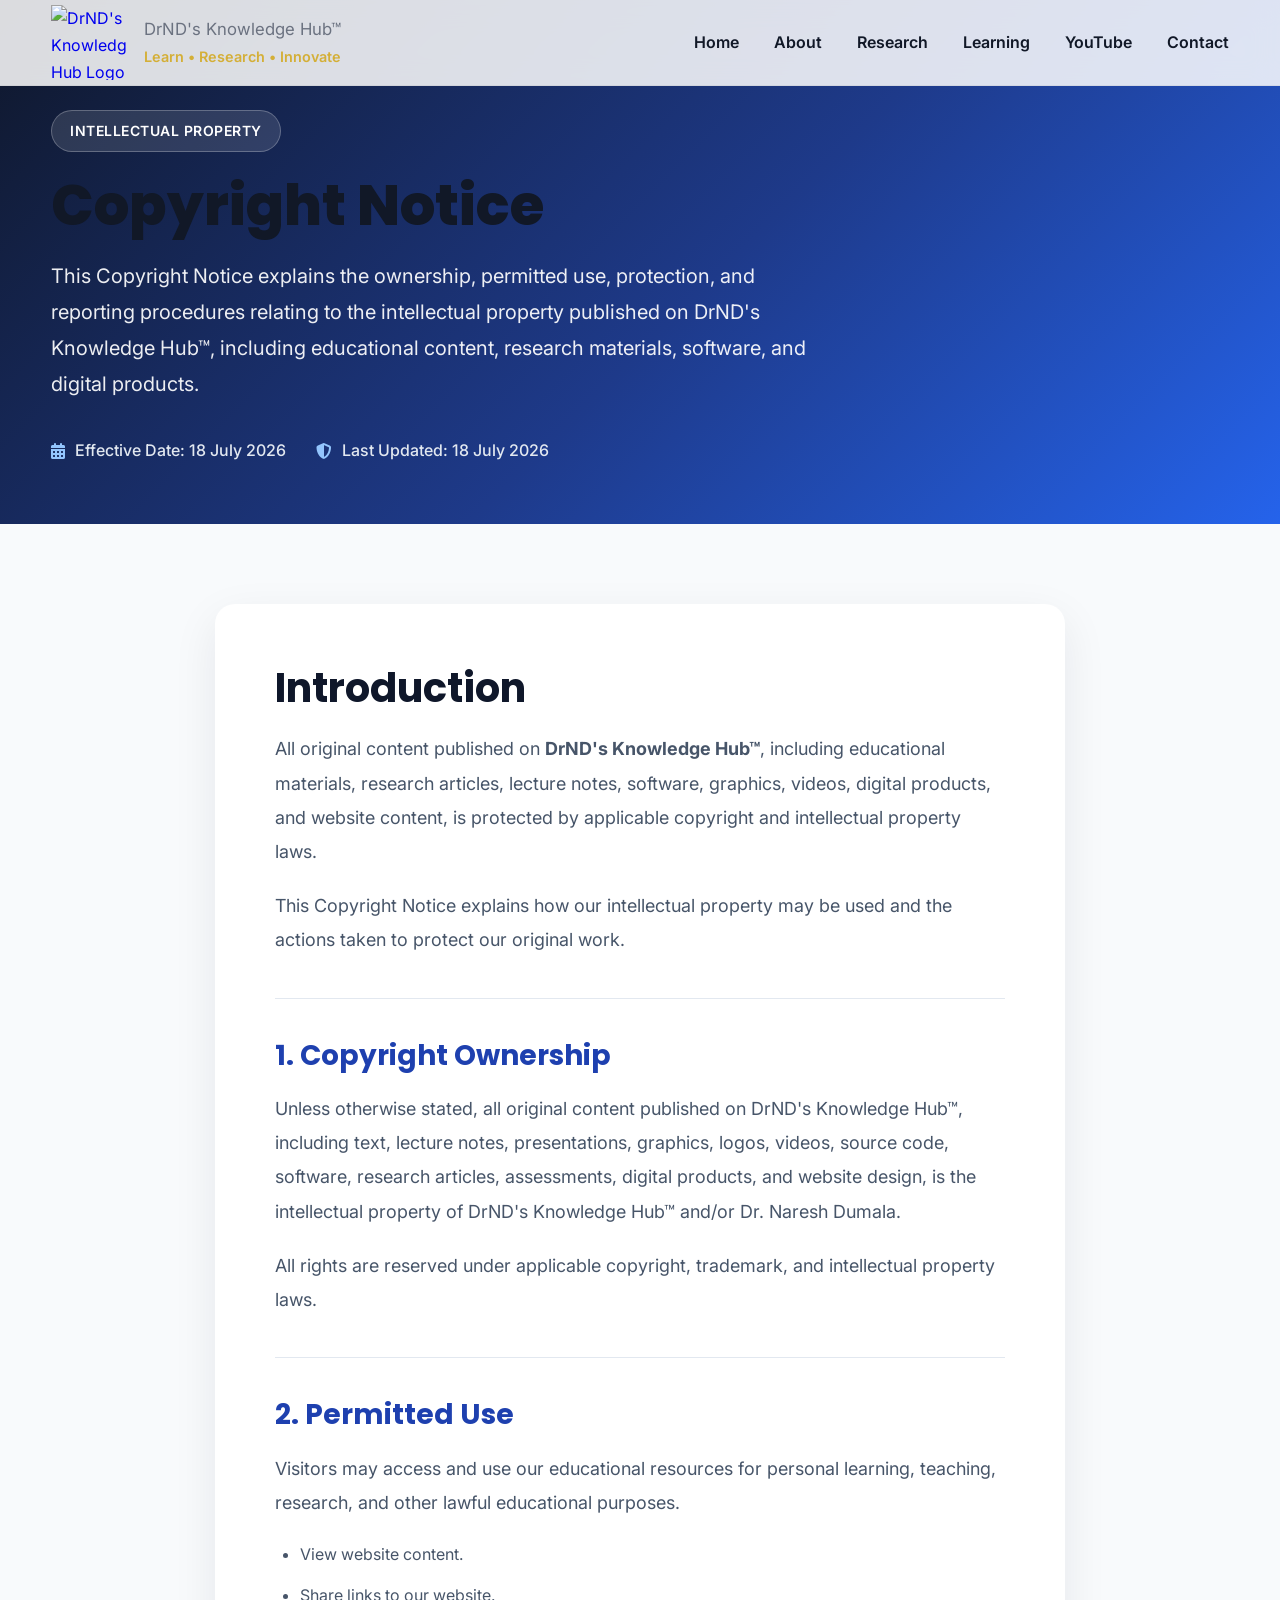
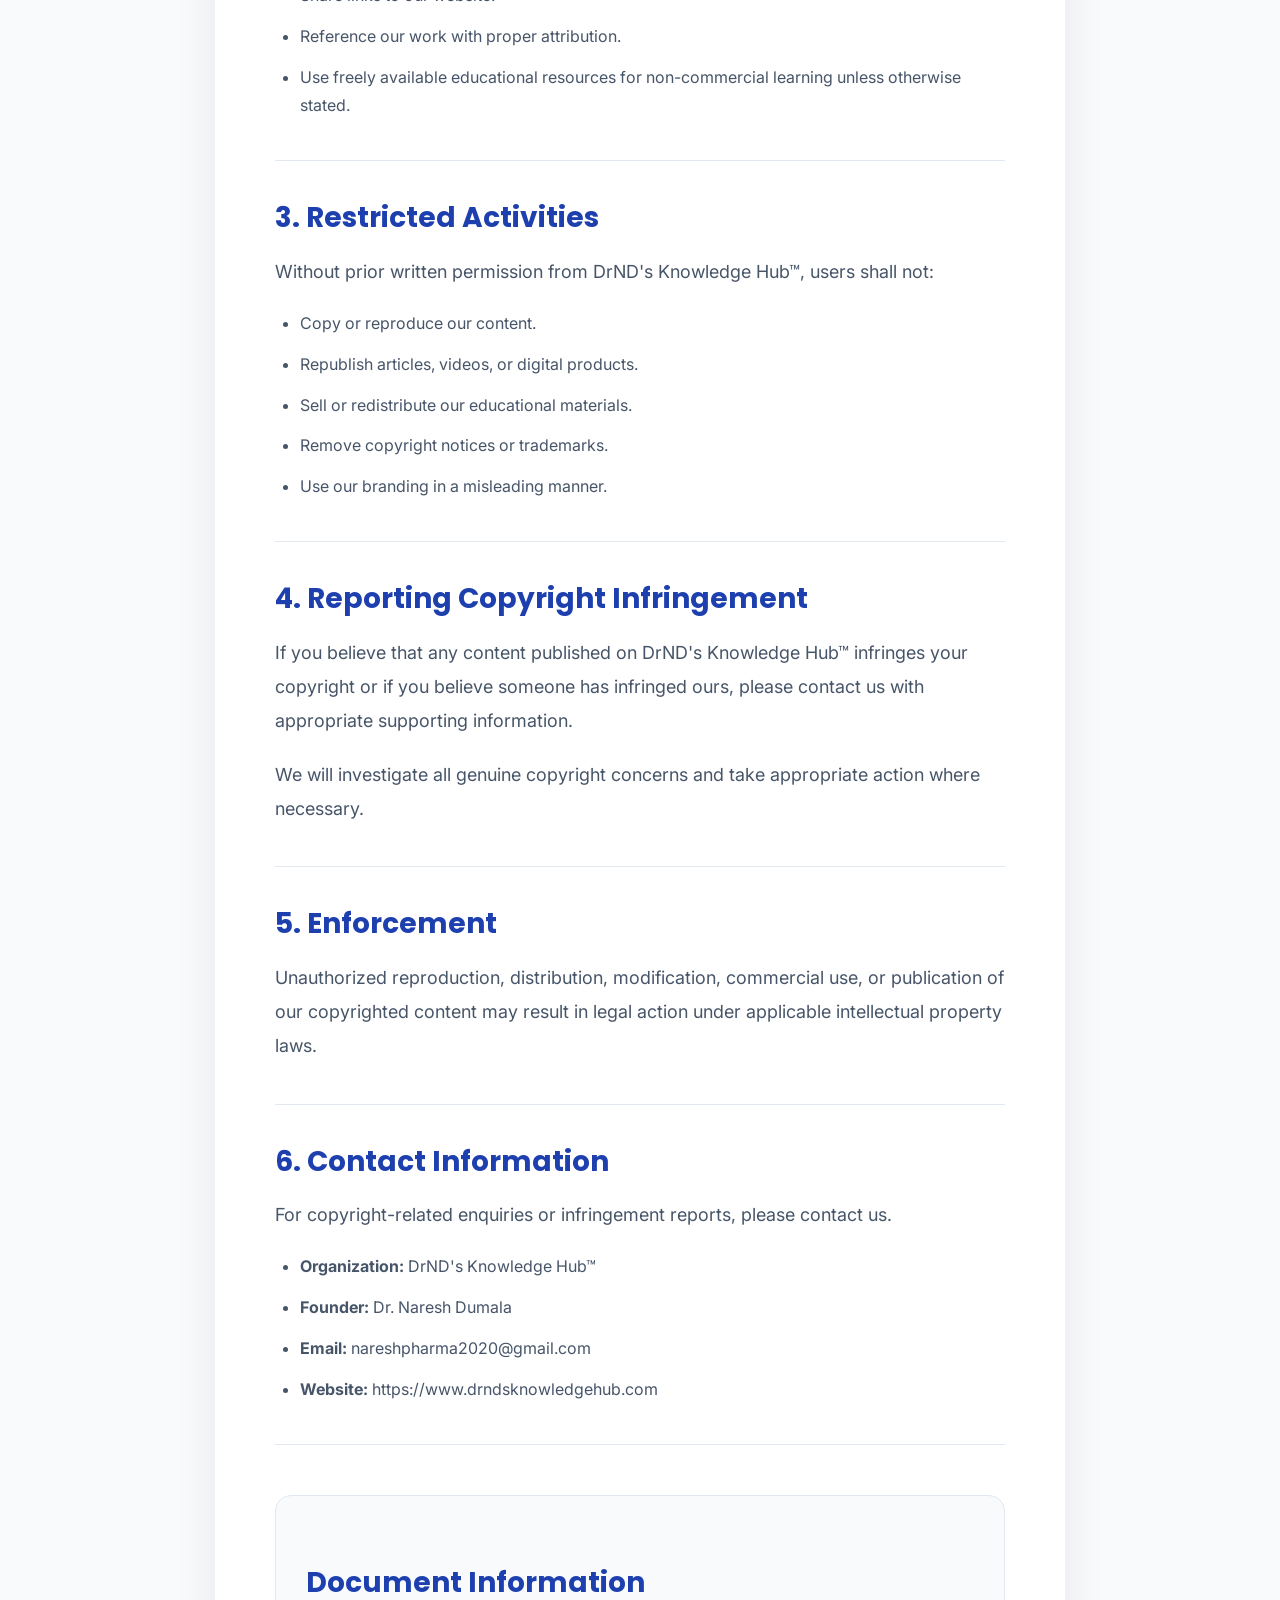
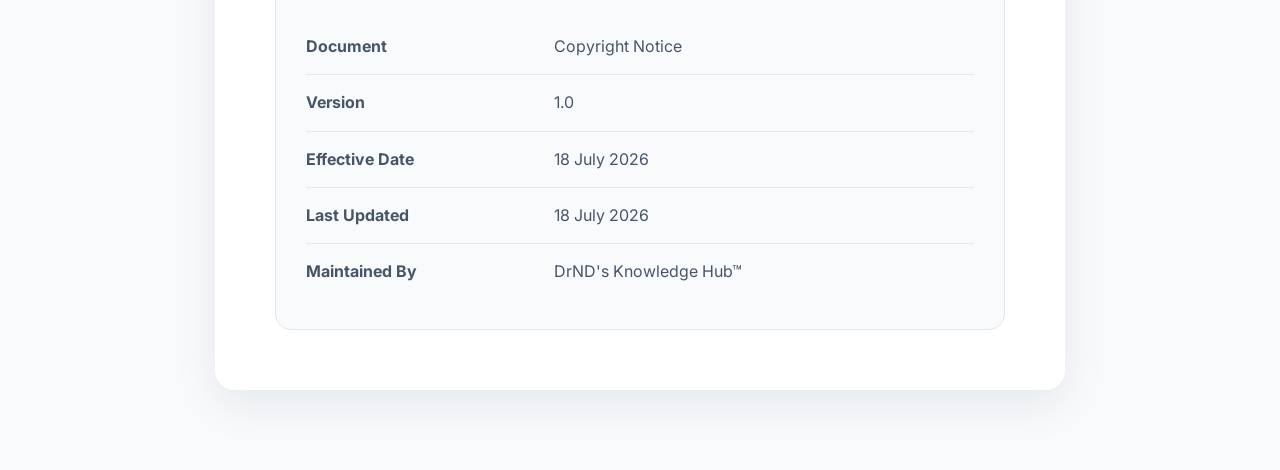
==== legal/copyright.html @ 8388a991 "Complete Copyright Notice page" ====
<!DOCTYPE html>
<html lang="en">

<head>

    <!-- Character Encoding -->
    <meta charset="UTF-8">

    <!-- Responsive -->
    <meta name="viewport"
          content="width=device-width, initial-scale=1.0">

    <!-- Title -->
    <title>
        Copyright Notice | DrND's Knowledge Hub™
    </title>

    <!-- SEO -->
    <meta name="description"
          content="Read the official Copyright Notice of DrND's Knowledge Hub™. Learn about ownership, permitted use, copyright protection, and reporting copyright infringement.">

    <meta name="keywords"
          content="Copyright Notice, DrND's Knowledge Hub, Intellectual Property, Educational Content, Copyright Protection, Digital Products">

    <meta name="author"
          content="Dr. Naresh Dumala">


    <!-- Canonical URL -->
    <link rel="canonical"
          href="https://www.drndsknowledgehub.com/legal/copyright.html">

    <!-- Favicon -->
    <link rel="icon"
          type="image/png"
          href="../assets/images/logo/logo.png">

    <!-- CSS -->
    <link rel="stylesheet"
          href="../assets/css/style.css">

    <!-- Google Fonts -->
    <link rel="preconnect"
          href="https://fonts.googleapis.com">

    <link rel="preconnect"
          href="https://fonts.gstatic.com"
          crossorigin>

    <link href="https://fonts.googleapis.com/css2?family=Inter:wght@300;400;500;600;700&family=Poppins:wght@500;600;700;800&display=swap"
          rel="stylesheet">

    <!-- Font Awesome -->
    <link rel="stylesheet"
          href="https://cdnjs.cloudflare.com/ajax/libs/font-awesome/6.7.2/css/all.min.css">

    <!-- Open Graph -->
    <meta property="og:type"
          content="website">

    <meta property="og:title"
            content="Copyright Notice | DrND's Knowledge Hub™">

    <meta property="og:description"
            content="Official Copyright Notice of DrND's Knowledge Hub™.">

    <meta property="og:url"
            content="https://www.drndsknowledgehub.com/legal/copyright.html">

    <meta property="og:image"
          content="https://www.drndsknowledgehub.com/assets/images/logo/logo.png">

    <meta name="twitter:title"
            content="Copyright Notice | DrND's Knowledge Hub™">

    <meta name="twitter:description"
            content="Official Copyright Notice of DrND's Knowledge Hub™.">

    <meta property="og:site_name"
            content="DrND's Knowledge Hub™">

    <meta name="twitter:card"
          content="summary_large_image">

    <meta name="twitter:image"
          content="https://www.drndsknowledgehub.com/assets/images/logo/logo.png">
    
            <!-- Theme -->
    <meta name="theme-color"
          content="#1E40AF">

</head>

<body>

<header>

    <div class="container">

        <div class="logo">

            <a href="../index.html" class="logo-link">

                <img src="../assets/images/logo/logo.png"
                     alt="DrND's Knowledge Hub Logo">

            </a>

            <div>

                <p class="logo-title">
                    DrND's Knowledge Hub™
                </p>

                <span>Learn • Research • Innovate</span>

            </div>

        </div>

        <nav>

            <ul>

                <li><a href="../index.html">Home</a></li>

                <li><a href="../index.html#about">About</a></li>

                <li><a href="../index.html#research">Research</a></li>

                <li><a href="../index.html#learning">Learning</a></li>

                <li><a href="https://youtube.com/@drnds_knowledgehub?si=zczuXMrxNqE2etat"
                       target="_blank">YouTube</a></li>

                <li><a href="../index.html#contact">Contact</a></li>

            </ul>

        </nav>

    </div>

</header>

</body>

<!-- ==========================================================
     Copyright Notice HERO
========================================================== -->

<section class="page-hero">

    <div class="container">

        <div class="page-hero-content">

            <span class="page-badge">
                INTELLECTUAL PROPERTY
            </span>

            <h1>
                Copyright Notice
            </h1>

            <p>

                This Copyright Notice explains the ownership, permitted use,
                protection, and reporting procedures relating to the intellectual
                property published on DrND's Knowledge Hub™, including educational
                content, research materials, software, and digital products.

            </p>


            <div class="page-meta">

                <span>
                    <i class="fa-solid fa-calendar-days"></i>

                    Effective Date: 18 July 2026
                </span>

                <span>

                    <i class="fa-solid fa-shield-halved"></i>

                    Last Updated: 18 July 2026

                </span>

            </div>

        </div>

    </div>

</section>

<!-- ==========================================================
     COPYRIGHT CONTENT
========================================================== -->

<section class="policy-section">

    <div class="container">

        <div class="policy-card">

            <h2>Introduction</h2>

<p>

All original content published on <strong>DrND's Knowledge Hub™</strong>,
including educational materials, research articles, lecture notes,
software, graphics, videos, digital products, and website content,
is protected by applicable copyright and intellectual property laws.

</p>

<p>

This Copyright Notice explains how our intellectual property may be
used and the actions taken to protect our original work.

</p>
<hr class="policy-divider">

<h3>1. Copyright Ownership</h3>

<p>

Unless otherwise stated, all original content published on
DrND's Knowledge Hub™, including text, lecture notes,
presentations, graphics, logos, videos, source code,
software, research articles, assessments, digital products,
and website design, is the intellectual property of
DrND's Knowledge Hub™ and/or Dr. Naresh Dumala.

</p>

<p>

All rights are reserved under applicable copyright,
trademark, and intellectual property laws.

</p>

<hr class="policy-divider">

<h3>2. Permitted Use</h3>

<p>

Visitors may access and use our educational resources for
personal learning, teaching, research, and other lawful
educational purposes.

</p>

<ul class="policy-list">

    <li>View website content.</li>

    <li>Share links to our website.</li>

    <li>Reference our work with proper attribution.</li>

    <li>Use freely available educational resources for non-commercial learning unless otherwise stated.</li>

</ul>   

<hr class="policy-divider">

<h3>3. Restricted Activities</h3>

<p>

Without prior written permission from DrND's Knowledge Hub™,
users shall not:

</p>

<ul class="policy-list">

    <li>Copy or reproduce our content.</li>

    <li>Republish articles, videos, or digital products.</li>

    <li>Sell or redistribute our educational materials.</li>

    <li>Remove copyright notices or trademarks.</li>

    <li>Use our branding in a misleading manner.</li>

</ul>

<hr class="policy-divider">

<h3>4. Reporting Copyright Infringement</h3>

<p>

If you believe that any content published on DrND's
Knowledge Hub™ infringes your copyright or if you believe
someone has infringed ours, please contact us with
appropriate supporting information.

</p>

<p>

We will investigate all genuine copyright concerns and
take appropriate action where necessary.

</p>

<hr class="policy-divider">

<h3>5. Enforcement</h3>

<p>

Unauthorized reproduction, distribution, modification,
commercial use, or publication of our copyrighted content
may result in legal action under applicable intellectual
property laws.

</p>

<hr class="policy-divider">

<h3>6. Contact Information</h3>

<p>

For copyright-related enquiries or infringement reports,
please contact us.

</p>

<ul class="policy-list">

    <li><strong>Organization:</strong> DrND's Knowledge Hub™</li>

    <li><strong>Founder:</strong> Dr. Naresh Dumala</li>

    <li><strong>Email:</strong> nareshpharma2020@gmail.com</li>

    <li><strong>Website:</strong> https://www.drndsknowledgehub.com</li>

</ul>

<hr class="policy-divider">

<div class="document-info">

    <h3>Document Information</h3>

    <table class="document-table">

        <tr>
            <td><strong>Document</strong></td>
            <td>Copyright Notice</td>
        </tr>

        <tr>
            <td><strong>Version</strong></td>
            <td>1.0</td>
        </tr>

        <tr>
            <td><strong>Effective Date</strong></td>
            <td>18 July 2026</td>
        </tr>

        <tr>
            <td><strong>Last Updated</strong></td>
            <td>18 July 2026</td>
        </tr>

        <tr>
            <td><strong>Maintained By</strong></td>
            <td>DrND's Knowledge Hub™</td>
        </tr>

    </table>

</div>

        </div>

    </div>

</section>

</html>
---- assets/css/style.css ----
/* ==========================================================
   DrND's Knowledge Hub™
   Professional Academic Website
   Version 2.0

   Author : Dr. Naresh Dumala

==========================================================*/


/*==========================================================

RESET

==========================================================*/

*,
*::before,
*::after{

margin:0;
padding:0;
box-sizing:border-box;

}

html{

scroll-behavior:smooth;

}

body{

font-family:'Inter',sans-serif;

background:#F8FAFC;

color:#111827;

line-height:1.7;

overflow-x:hidden;

}


/*==========================================================

ROOT VARIABLES

==========================================================*/

:root{

--primary:#1E3A8A;

--secondary:#2563EB;

--gold:#D4AF37;

--white:#ffffff;

--light:#F8FAFC;

--gray:#6B7280;

--dark:#111827;

--shadow:0 12px 40px rgba(0,0,0,.08);

--radius:18px;

--transition:.35s ease;

--max-width:1400px;

}


/*==========================================================

TYPOGRAPHY

==========================================================*/

h1,
h2,
h3,
h4{

font-family:'Poppins',sans-serif;

font-weight:700;

color:var(--dark);

line-height:1.2;

}

h1{

    font-size:2.75rem;

}

h2{

    font-size:2.25rem;

}

h3{

    font-size:1.5rem;

}

h4{

    font-size:1.15rem;

}

p{

font-size:1.05rem;

color:var(--gray);

}

a{

text-decoration:none;

transition:var(--transition);

}

img{

max-width:100%;

display:block;

}


/*==========================================================

LAYOUT

==========================================================*/

.container{

width:min(92%,var(--max-width));

margin:auto;

}

section{

padding:100px 0;

}

.section-title{

text-align:center;

max-width:800px;

margin:auto auto 70px;

}

.section-title span{

display:inline-block;

padding:8px 18px;

background:#E0ECFF;

color:var(--primary);

border-radius:100px;

font-size:.85rem;

font-weight:700;

letter-spacing:1px;

margin-bottom:20px;

}

.section-title h2{

margin-bottom:20px;

}

.section-title p{

font-size:1.1rem;

}


/*==========================================================

BUTTONS

==========================================================*/

.btn-primary{

display:inline-flex;

align-items:center;

gap:10px;

padding:16px 34px;

background:linear-gradient(135deg,#1E3A8A,#2563EB);

color:white;

border-radius:100px;

font-weight:600;

box-shadow:var(--shadow);

transition:var(--transition);

}

.btn-primary:hover{

transform:translateY(-5px);

}

.btn-secondary{

display:inline-flex;

align-items:center;

gap:10px;

padding:16px 34px;

border:2px solid var(--primary);

color:var(--primary);

border-radius:100px;

font-weight:600;

transition:var(--transition);

}

.btn-secondary:hover{

background:var(--primary);

color:white;

}

/*==========================================================

HEADER

==========================================================*/

header{

    position:fixed;

    top:0;

    left:0;

    width:100%;

    z-index:1000;

    background:rgba(255,255,255,.85);

    backdrop-filter:blur(14px);

    -webkit-backdrop-filter:blur(14px);

    border-bottom:1px solid rgba(0,0,0,.05);

    transition:.35s ease;

}

header .container{

    display:flex;

    justify-content:space-between;

    align-items:center;

    min-height:85px;

}

.logo{

    display:flex;

    align-items:center;

    gap:18px;

}

.logo img{

    width:75px;

    height:75px;

    object-fit:contain;

}

.logo h1{

    font-size:1.6rem;

    margin-bottom:4px;

}

.logo span{

    color:var(--gold);

    font-size:.9rem;

    font-weight:600;

}

/*==========================================================

NAVIGATION

==========================================================*/

nav ul{

    display:flex;

    gap:35px;

    list-style:none;

}

nav a{

    color:var(--dark);

    font-weight:600;

    position:relative;

    padding:5px 0;

}

nav a::after{

    content:"";

    position:absolute;

    left:0;

    bottom:-5px;

    width:0;

    height:3px;

    border-radius:20px;

    background:var(--secondary);

    transition:.35s ease;

}

nav a:hover::after,

nav a.active::after{

    width:100%;

}

nav a:hover,

nav a.active{

    color:var(--primary);

}

/*==========================================================

HERO

==========================================================*/

.hero{

    padding-top:170px;

    padding-bottom:120px;

    background:linear-gradient(
        180deg,
        #F8FAFC 0%,
        #EEF5FF 100%
    );

}

.hero-container{

    display:grid;

    grid-template-columns:1.35fr .65fr;

    gap:30px;

    align-items:start;

}

/*==========================================================

LEFT CONTENT

==========================================================*/

.badge{

    display:inline-flex;

    align-items:center;

    gap:12px;

    background:#EAF2FF;

    color:var(--primary);

    padding:12px 20px;

    border-radius:50px;

    font-weight:700;

    margin-bottom:30px;

}

.hero h1{

    font-size:2.75rem;

    line-height:1.15;

    font-weight:800;

    margin-bottom:25px;

    color:var(--dark);

    max-width:850px;

}

.hero-text{

    font-size:1.15rem;

    max-width:650px;

    margin-bottom:40px;

}

.hero-buttons{

    display:flex;

    gap:45px;

    flex-wrap:wrap;

    margin-bottom:45px;

}

/*==========================================================

DNA IMAGE

==========================================================*/

.hero-right{

    position:relative;

}

.hero-right::before{

    content:"";

    position:absolute;

    width:420px;

    height:420px;

    background:rgba(37,99,235,.08);

    border-radius:50%;

    filter:blur(80px);

    z-index:-1;

}

.dna-image{

    width:100%;

    max-width:520px;

    height:auto;

    margin-top:40px;

    animation:floatDNA 6s ease-in-out infinite;

    filter:drop-shadow(0 20px 40px rgba(37,99,235,.25));

}

/*==========================================================

DNA ANIMATION

==========================================================*/

@keyframes floatDNA{

    0%{

        transform:translateY(0);

    }

    50%{

        transform:translateY(-18px);

    }

    100%{

        transform:translateY(0);

    }

}

/*==========================================================

LAUNCH CARD

==========================================================*/

.launch-card{

    background:white;

    padding:35px;

    border-radius:20px;

    box-shadow:var(--shadow);

    max-width:560px;

}

.launch-card h3{

    margin-bottom:20px;

}

.status-grid{

    display:grid;

    grid-template-columns:repeat(2,1fr);

    gap:25px;

    margin-bottom:25px;

}

.launch-card hr{

    margin:25px 0;

    border:none;

    border-top:1px solid #E5E7EB;

}

.launch-card ul{

    margin-top:15px;

    padding-left:20px;

}

.launch-card li{

    margin-bottom:10px;

}

/*==========================================================

FEATURED LEARNING RESOURCES

==========================================================*/

.featured-resources{

    background:#ffffff;

    padding:110px 0;

}

.resource-grid{

    display:grid;

    grid-template-columns:repeat(auto-fit,minmax(320px,1fr));

    gap:35px;

    margin-top:60px;

}

.resource-card{

    background:rgba(255,255,255,.92);

    border-radius:22px;

    padding:40px 35px;

    box-shadow:0 18px 40px rgba(0,0,0,.08);

    transition:all .35s ease;

    position:relative;

    overflow:hidden;

    border:1px solid rgba(30,58,138,.08);

}

.resource-card::before{

    content:"";

    position:absolute;

    left:0;

    top:0;

    width:100%;

    height:5px;

    background:linear-gradient(
        90deg,
        var(--primary),
        var(--secondary),
        var(--gold)
    );

}

.resource-card:hover{

    transform:translateY(-12px);

    box-shadow:0 25px 55px rgba(37,99,235,.18);

}

.resource-icon{

    width:75px;

    height:75px;

    border-radius:18px;

    display:flex;

    align-items:center;

    justify-content:center;

    font-size:2rem;

    color:white;

    background:linear-gradient(
        135deg,
        var(--primary),
        var(--secondary)
    );

    margin-bottom:25px;

}

.resource-card h3{

    margin-bottom:18px;

}

.resource-card p{

    margin-bottom:28px;

    min-height:110px;

}

.card-btn{

    display:inline-flex;

    align-items:center;

    gap:10px;

    color:var(--primary);

    font-weight:700;

}

.card-btn:hover{

    color:var(--secondary);

}

.card-btn i{

    transition:.3s;

}

.card-btn:hover i{

    transform:translateX(6px);

}

/*==========================================================

ABOUT SECTION

==========================================================*/

.about{

    background:#F8FAFC;

}

.about-container{

    display:grid;

    grid-template-columns:420px 1fr;

    gap:80px;

    align-items:center;

}

.about-left{

    display:flex;

    justify-content:center;

    align-items:center;

}

.profile-photo{

    width:320px;

    height:320px;

    object-fit:cover;

    border-radius:20px;

    box-shadow:0 20px 45px rgba(0,0,0,.18);

}

.profile-photo:hover{

    transform:translateY(-8px);

}

.section-tag{

    display:inline-block;

    padding:10px 20px;

    border-radius:50px;

    background:#E7F0FF;

    color:var(--primary);

    font-weight:700;

    margin-bottom:22px;

}

.about-right h2{

    margin:28px 0 22px;

    font-size:2.5rem;

}

.about-right p{

    margin-bottom:18px;

    line-height:1.9;

}

.about-stats{

    display:grid;

    grid-template-columns:repeat(3,1fr);

    gap:22px;

    margin-top:40px;

}

.stat-box{

    background:white;

    border-radius:18px;

    text-align:center;

    padding:30px;

    box-shadow:0 10px 30px rgba(0,0,0,.08);

}

.stat-box h3{

    color:var(--secondary);

    font-size:2rem;

    margin-bottom:10px;

}

.stat-box span{

    color:var(--gray);

    font-size:.95rem;

}

/*==========================================================

RESEARCH DOMAINS

==========================================================*/

.research-domains{

    background:white;

}

.domain-grid{

    display:grid;

    grid-template-columns:repeat(auto-fit,minmax(230px,1fr));

    gap:30px;

    margin-top:60px;

}

.domain-card{

    background:#F8FAFC;

    border-radius:20px;

    text-align:center;

    padding:45px 25px;

    transition:.35s;

    box-shadow:0 10px 30px rgba(0,0,0,.06);

}

.domain-card:hover{

    background:var(--primary);

    color:white;

    transform:translateY(-10px);

}

.domain-card i{

    font-size:2.8rem;

    margin-bottom:25px;

    color:var(--gold);

}

.domain-card:hover h3{

    color:white;

}

.domain-card:hover i{

    color:white;

}

/*==========================================================

YOUTUBE SHOWCASE

==========================================================*/

.youtube-section{

    background:linear-gradient(
        180deg,
        #F8FAFC 0%,
        #FFFFFF 100%
    );

    padding:120px 0;

}

.youtube-banner{

    background:linear-gradient(
        135deg,
        #1E3A8A,
        #2563EB
    );

    border-radius:28px;

    padding:70px;

    color:white;

    text-align:center;

    box-shadow:0 30px 70px rgba(37,99,235,.25);

    position:relative;

    overflow:hidden;

}

.youtube-banner::before{

    content:"";

    position:absolute;

    width:280px;

    height:280px;

    border-radius:50%;

    background:rgba(255,255,255,.08);

    top:-120px;

    right:-100px;

}

.youtube-banner::after{

    content:"";

    position:absolute;

    width:180px;

    height:180px;

    border-radius:50%;

    background:rgba(255,255,255,.05);

    bottom:-80px;

    left:-60px;

}

.youtube-text{

    position:relative;

    z-index:2;

}

.youtube-text i{

    font-size:4rem;

    color:#FF0000;

    margin-bottom:25px;

}

.youtube-text h3{

    color:white;

    font-size:2.3rem;

    margin-bottom:20px;

}

.youtube-text p{

    color:#F5F5F5;

    max-width:760px;

    margin:0 auto 35px;

    font-size:1.15rem;

    line-height:1.9;

}

.youtube-banner .btn-primary{

    background:white;

    color:var(--primary);

}

.youtube-banner .btn-primary:hover{

    background:#F3F6FA;

}

/*==========================================================

COMMUNITY

==========================================================*/

.community{

    background:linear-gradient(
        135deg,
        #0F172A,
        #1E3A8A
    );

    color:white;

    text-align:center;

    padding:120px 0;

}

.community .section-tag{

    display:inline-block;

    background:#e8f0ff;

    color:#2563eb;

    padding:8px 20px;

    border-radius:50px;

    font-weight:600;

    font-size:.9rem;

    letter-spacing:1px;

}

.community h2{

    color:white;

    font-size:3rem;

    margin:25px 0;

}

.community p{

    color:#E5E7EB;

    max-width:800px;

    margin:auto;

    font-size:1.15rem;

    line-height:1.9;

}

.community-buttons{

    display:flex;

    justify-content:center;

    gap:25px;

    flex-wrap:wrap;

    margin-top:45px;

}

.community .btn-secondary{

    border:2px solid white;

    color:white;

}

.community .btn-secondary:hover{

    background:white;

    color:var(--primary);

}

/*==========================================================

FOOTER

==========================================================*/

footer{

    background:#09101F;

    color:white;

    padding-top:90px;

}

.footer-container{

    display:grid;

    grid-template-columns:2fr 1fr 1fr 1fr 1.3fr;

    gap:50px;

    align-items:flex-start;

}

.footer-logo{

    width:85px;

    margin-bottom:20px;

}

.footer-column h3{

    color:white;

    margin-bottom:20px;

}

.footer-column h4{

    color:white;

    margin-bottom:22px;

}

.footer-column p{

    color:#CBD5E1;

    margin-bottom:14px;

    line-height:1.8;

}

.footer-column ul{

    list-style:none;

}

.footer-column li{

    margin-bottom:15px;

}

.footer-column a{

    color:#CBD5E1;

}

.footer-column a:hover{

    color:white;

}

.social-icons{

    display:flex;

    gap:18px;

    margin-top:25px;

}

.social-icons a{

    width:48px;

    height:48px;

    border-radius:50%;

    display:flex;

    align-items:center;

    justify-content:center;

    background:#1E293B;

    color:white;

    font-size:1.2rem;

    transition:.35s;

}

.social-icons a:hover{

    background:var(--secondary);

    transform:translateY(-6px);

}

.copyright{

    border-top:1px solid rgba(255,255,255,.08);

    margin-top:70px;

    text-align:center;

    padding:28px;

    color:#94A3B8;

    font-size:.95rem;

}

.copyright strong{

    color:white;

}

/*==========================================================

BACK TO TOP BUTTON

==========================================================*/

#backToTop{

    position:fixed;

    bottom:35px;

    right:35px;

    width:55px;

    height:55px;

    border:none;

    border-radius:50%;

    background:linear-gradient(135deg,var(--primary),var(--secondary));

    color:white;

    cursor:pointer;

    font-size:1.2rem;

    box-shadow:0 12px 30px rgba(0,0,0,.25);

    opacity:0;

    visibility:hidden;

    transition:.35s ease;

    z-index:999;

}

#backToTop.show{

    opacity:1;

    visibility:visible;

}

#backToTop:hover{

    transform:translateY(-6px);

}

/*==========================================================

SCROLLBAR

==========================================================*/

::-webkit-scrollbar{

    width:10px;

}

::-webkit-scrollbar-track{

    background:#F3F4F6;

}

::-webkit-scrollbar-thumb{

    background:linear-gradient(
        180deg,
        var(--primary),
        var(--secondary)
    );

    border-radius:20px;

}

::-webkit-scrollbar-thumb:hover{

    background:var(--primary);

}

/*==========================================================

SMOOTH FADE ANIMATION

==========================================================*/

.fade-up{

    opacity:0;

    transform:translateY(35px);

    transition:all .8s ease;

}

.fade-up.show{

    opacity:1;

    transform:translateY(0);

}

/*==========================================================

UTILITY CLASSES

==========================================================*/

.text-center{

    text-align:center;

}

.mt-2{

    margin-top:20px;

}

.mt-3{

    margin-top:35px;

}

.mt-5{

    margin-top:60px;

}

.mb-5{

    margin-bottom:60px;

}

/*==========================================================

TABLET

==========================================================*/

@media (max-width:1100px){

.hero-container{

grid-template-columns:1fr;

text-align:center;

}

.hero-buttons{

justify-content:center;

}

.launch-card{

margin:auto;

}

.hero-right{

margin-top:50px;

}

.about-container{

grid-template-columns:1fr;

text-align:center;

}

.about-left{

order:-1;

}

.about-stats{

grid-template-columns:repeat(3,1fr);

}

.footer-container{

grid-template-columns:repeat(2,1fr);

}

}

/*==========================================================

MOBILE

==========================================================*/

@media (max-width:768px){

header .container{

flex-direction:column;

padding:20px 0;

}

.logo{

margin-bottom:20px;

}

nav ul{

flex-wrap:wrap;

justify-content:center;

gap:18px;

}

.hero{

padding-top:220px;

}

.hero h2{

font-size:2.5rem;

}

.hero-text{

font-size:1rem;

}

.hero-buttons{

flex-direction:column;

align-items:center;

}

.btn-primary,

.btn-secondary{

width:100%;

justify-content:center;

max-width:320px;

}

.status-grid{

grid-template-columns:1fr;

}

.resource-grid{

grid-template-columns:1fr;

}

.about-stats{

grid-template-columns:1fr;

}

.domain-grid{

grid-template-columns:repeat(2,1fr);

}

.youtube-banner{

padding:45px 25px;

}

.youtube-text h3{

font-size:1.8rem;

}

.community{

padding:80px 20px;

}

.community h2{

font-size:2.2rem;

}

.footer-container{

grid-template-columns:1fr;

text-align:center;

}

.social-icons{

justify-content:center;

}

}

/*==========================================================

SMALL MOBILE

==========================================================*/

@media (max-width:480px){

.hero{

padding-top:240px;

}

.hero h2{

font-size:2rem;

}

.section-title h2{

font-size:2rem;

}

.domain-grid{

grid-template-columns:1fr;

}

.logo img{

width:58px;

height:58px;

}

.logo h1{

font-size:1.25rem;

}

.logo span{

font-size:.8rem;

}

.youtube-text i{

font-size:3rem;

}

.youtube-text h3{

font-size:1.5rem;

}

#backToTop{

width:48px;

height:48px;

bottom:20px;

right:20px;

}

}

/*==========================================================

SELECTION COLOR

==========================================================*/

::selection{

background:var(--secondary);

color:white;

}

/*==========================================================

END OF VERSION 2.0

DrND's Knowledge Hub™

==========================================================*/

/* ==========================================================
   ABOUT SECTION
========================================================== */

.about-container{

    display:grid;

    grid-template-columns:350px 1fr;

    gap:70px;

    align-items:center;

}

.about-left{

    display:flex;

    justify-content:center;

}

.profile-photo{

    width:320px;

    border-radius:20px;

    box-shadow:0 20px 45px rgba(0,0,0,.18);

    transition:.4s;

}

.profile-photo:hover{

    transform:translateY(-8px);

}

.section-tag{

    display:inline-block;

    background:#e8f0ff;

    color:#2563eb;

    padding:8px 20px;

    border-radius:50px;

    font-weight:600;

    font-size:.9rem;

    letter-spacing:1px;

}

.about-right h2{

    margin:18px 0 22px;

    font-size:2.5rem;

}

.about-right p{

    margin-bottom:18px;

    line-height:1.9;

}

.about-highlights{

    display:grid;

    grid-template-columns:repeat(3,1fr);

    gap:30px;

    margin-top:35px;

}

.highlight-box{

    background:#fff;

    padding:35px 30px;

    border-radius:18px;

    text-align:center;

    box-shadow:0 12px 35px rgba(0,0,0,.08);

    transition:.35s;

}

.highlight-box:hover{

    transform:translateY(-8px);

    box-shadow:0 18px 40px rgba(37,99,235,.15);

}

.highlight-box h3{

    color:#2563eb;

    font-size:2rem;

    margin-bottom:10px;

}

.highlight-box span{

    color:#64748b;

}

/* ==========================================================
   RESEARCH SECTION
========================================================== */

.research{

    padding:100px 0;

    background:#f8fbff;

}

.section-title{

    font-size:3rem;

    font-weight:700;

    text-align:center;

    width:100%;

    margin:18px auto 22px;

}

.section-subtitle{

    max-width:760px;

    margin:0 auto 65px auto;

    text-align:center;

    line-height:1.9;

    font-size:1.1rem;

    color:#64748b;

}

.research .section-tag{

    display:inline-flex;

    justify-content:center;

    align-items:center;

    margin:0 auto;

}

.research{

    padding:120px 0;

    background:#f8fbff;

}

.research-grid{

    display:grid;

    grid-template-columns:repeat(2,1fr);

    gap:42px;

}

.research-card{

    background:#fff;

    padding:42px;

    border-radius:24px;

    min-height:250px;

    box-shadow:0 15px 40px rgba(0,0,0,.08);

    transition:.35s ease;

}

.research-card:hover{

    transform:translateY(-12px);

    box-shadow:0 25px 55px rgba(37,99,235,.16);

}

.research-card i{

    width:90px;

    height:90px;

    display:flex;

    align-items:center;

    justify-content:center;

    font-size:3rem;

    color:#2563eb;

    background:#eef4ff;

    border-radius:22px;

    margin-bottom:28px;

}

.research-card h3{

    font-size:2rem;

    margin-bottom:18px;

    font-weight:700;

}

.research-card p{

    line-height:1.9;

    color:#64748b;

    font-size:1.05rem;

}

.research .container{

    max-width:1200px;

    margin:auto;

}

.card-line{

    width:60px;

    height:4px;

    background:#2563eb;

    border-radius:20px;

    margin:0 0 22px;

}

/* ==========================================================
   RESEARCH HIGHLIGHTS
========================================================== */

.highlights{

    padding:100px 0;

    background:#ffffff;

}

.highlight-grid{

    display:grid;

    grid-template-columns:repeat(4,1fr);

    gap:30px;

    margin-top:60px;

}

.highlight-card{

    background:#fff;

    padding:35px;

    border-radius:22px;

    text-align:center;

    box-shadow:0 15px 40px rgba(0,0,0,.08);

    transition:.35s ease;

}

.highlight-card:hover{

    transform:translateY(-10px);

    box-shadow:0 25px 50px rgba(37,99,235,.18);

}

.highlight-card i{

    width:80px;

    height:80px;

    margin:0 auto 25px;

    display:flex;

    align-items:center;

    justify-content:center;

    background:#eef4ff;

    color:#2563eb;

    border-radius:20px;

    font-size:2.5rem;

}

.highlight-card h3{

    font-size:1.5rem;

    margin-bottom:15px;

}

.highlight-card p{

    color:#64748b;

    line-height:1.8;

}

/* ==========================================================
   TRUST & RECOGNITION
========================================================== */

.trust-section{
    padding:100px 0;
    background:#f8fbff;
}

.trust-wrapper{
    display:grid;
    grid-template-columns:1fr 1fr;
    gap:60px;
    align-items:center;
    margin-top:60px;
}

.trust-image{
    text-align:center;
}

.trust-image img{
    width:100%;
    max-width:520px;
    border-radius:20px;
    transition:.35s ease;
    box-shadow:
        0 18px 45px rgba(30,64,175,.10),
        0 8px 20px rgba(0,0,0,.08);
}

.trust-image img:hover{
    transform:translateY(-8px) scale(1.02);
}

.trust-card{

    position: relative;

    overflow: hidden;

    background:#ffffff;

    border-radius:20px;

    padding:45px;

    box-shadow:
        0 15px 45px rgba(0,0,0,.08);

    border:1px solid #e7eef8;

}

.trust-card:hover{

    transform: translateY(-8px);

    box-shadow:
        0 25px 60px rgba(30,64,175,.12);

}

.trust-card::before{

    content:"";

    position:absolute;

    top:0;

    left:0;

    width:100%;

    height:5px;

    background:linear-gradient(
        90deg,
        #1E40AF,
        #3B82F6
    );

}   

.trust-card i{

    font-size:48px;

    color:#1E40AF;

    margin-bottom:20px;

}

.trust-card h3{

    font-size:30px;

    margin-bottom:20px;

    color:#0f172a;

}

.trust-card p{

    color:#475569;

    line-height:1.9;

    margin-bottom:30px;

}

.trust-number{

    display:inline-block;

    background:#f1f7ff;

    border-left:5px solid #1E40AF;

    padding:18px 22px;

    border-radius:12px;

    margin-top:30px;
    
    margin-bottom:10px;

}

.trust-number span{

    display:block;

    color:#64748b;

    font-size:14px;

    margin-bottom:8px;

}

.trust-number strong{

    font-size:20px;

    color:#1E3A8A;

}

@media(max-width:992px){

.trust-wrapper{

grid-template-columns:1fr;

text-align:center;

}

.trust-card{

padding:35px;

}

}

.trust-btn{

    margin-top:20px;

}

/* Badge Overlay */

.trust-image a{

    position:relative;

    display:inline-block;

    overflow:hidden;

    border-radius:20px;

    text-decoration:none;

}

.trust-overlay{

    position:absolute;

    top:0;

    left:0;

    width:100%;

    height:100%;

    background:rgba(11,61,145,0.75);

    color:#ffffff;

    display:flex;

    justify-content:center;

    align-items:center;

    font-weight:600;

    font-size:20px;

    text-align:center;

    padding:20px;

    letter-spacing:0.5px;

    border-radius:20px;

    opacity:0;

    transition:0.3s ease;

    pointer-events:none;

}

.trust-image a:hover .trust-overlay{

    opacity:1;

}

/* ==========================================================
   PAGE HERO
========================================================== */

.page-hero{

    padding:110px 0 60px;

    background:linear-gradient(
        135deg,
        #0F172A 0%,
        #1E3A8A 55%,
        #2563EB 100%
    );

    color:#ffffff;

}

.page-hero-content{

    max-width:850px;

}

.page-badge{

    display:inline-block;

    padding:8px 18px;

    border-radius:30px;

    background:rgba(255,255,255,.12);

    border:1px solid rgba(255,255,255,.25);

    font-size:14px;

    font-weight:600;

    letter-spacing:.5px;

    margin-bottom:22px;

    color:#ffffff;

}

.page-hero h1{

    font-size:56px;

    font-weight:800;

    line-height:1.15;

    margin-bottom:20px;

}

.page-hero p{

    font-size:20px;

    line-height:1.8;

    color:rgba(255,255,255,.92);

    max-width:760px;

}

.page-meta{

    display:flex;

    gap:30px;

    flex-wrap:wrap;

    margin-top:35px;

}

.page-meta span{

    display:flex;

    align-items:center;

    gap:10px;

    font-weight:500;

    color:#E2E8F0;

}

.page-meta i{

    color:#93C5FD;

}

/* ==========================================================
   POLICY CONTENT
========================================================== */

.policy-section{

    padding:80px 0;

    background:#F8FAFC;

}

.policy-card{

    background:#ffffff;

    max-width:850px;

    margin:0 auto;

    padding:60px;

    border-radius:20px;

    box-shadow:0 15px 45px rgba(15,23,42,.08);

}

.policy-card h2{

    font-size:40px;

    color:#0F172A;

    margin-bottom:20px;

}

.policy-card h3{

    font-size:28px;

    color:#1E40AF;

    margin:40px 0 20px;

}

.policy-card p{

    font-size:18px;

    line-height:1.9;

    color:#475569;

    margin-bottom:20px;

}

.policy-divider{

    border:none;

    border-top:1px solid #E2E8F0;

    margin:40px 0;

}

.policy-list{

    margin:20px 0 20px 25px;

    color:#475569;

}

.policy-list li{

    margin-bottom:12px;

    line-height:1.8;

}

/* ==========================================================
   DOCUMENT INFORMATION
========================================================== */

.document-info{

    margin-top:50px;

    padding:30px;

    background:#F8FAFC;

    border-radius:16px;

    border:1px solid #E2E8F0;

}

.document-table{

    width:100%;

    border-collapse:collapse;

    margin-top:20px;

}

.document-table td{

    padding:14px 0;

    border-bottom:1px solid #E2E8F0;

    color:#475569;

}

.document-table tr:last-child td{

    border-bottom:none;

}
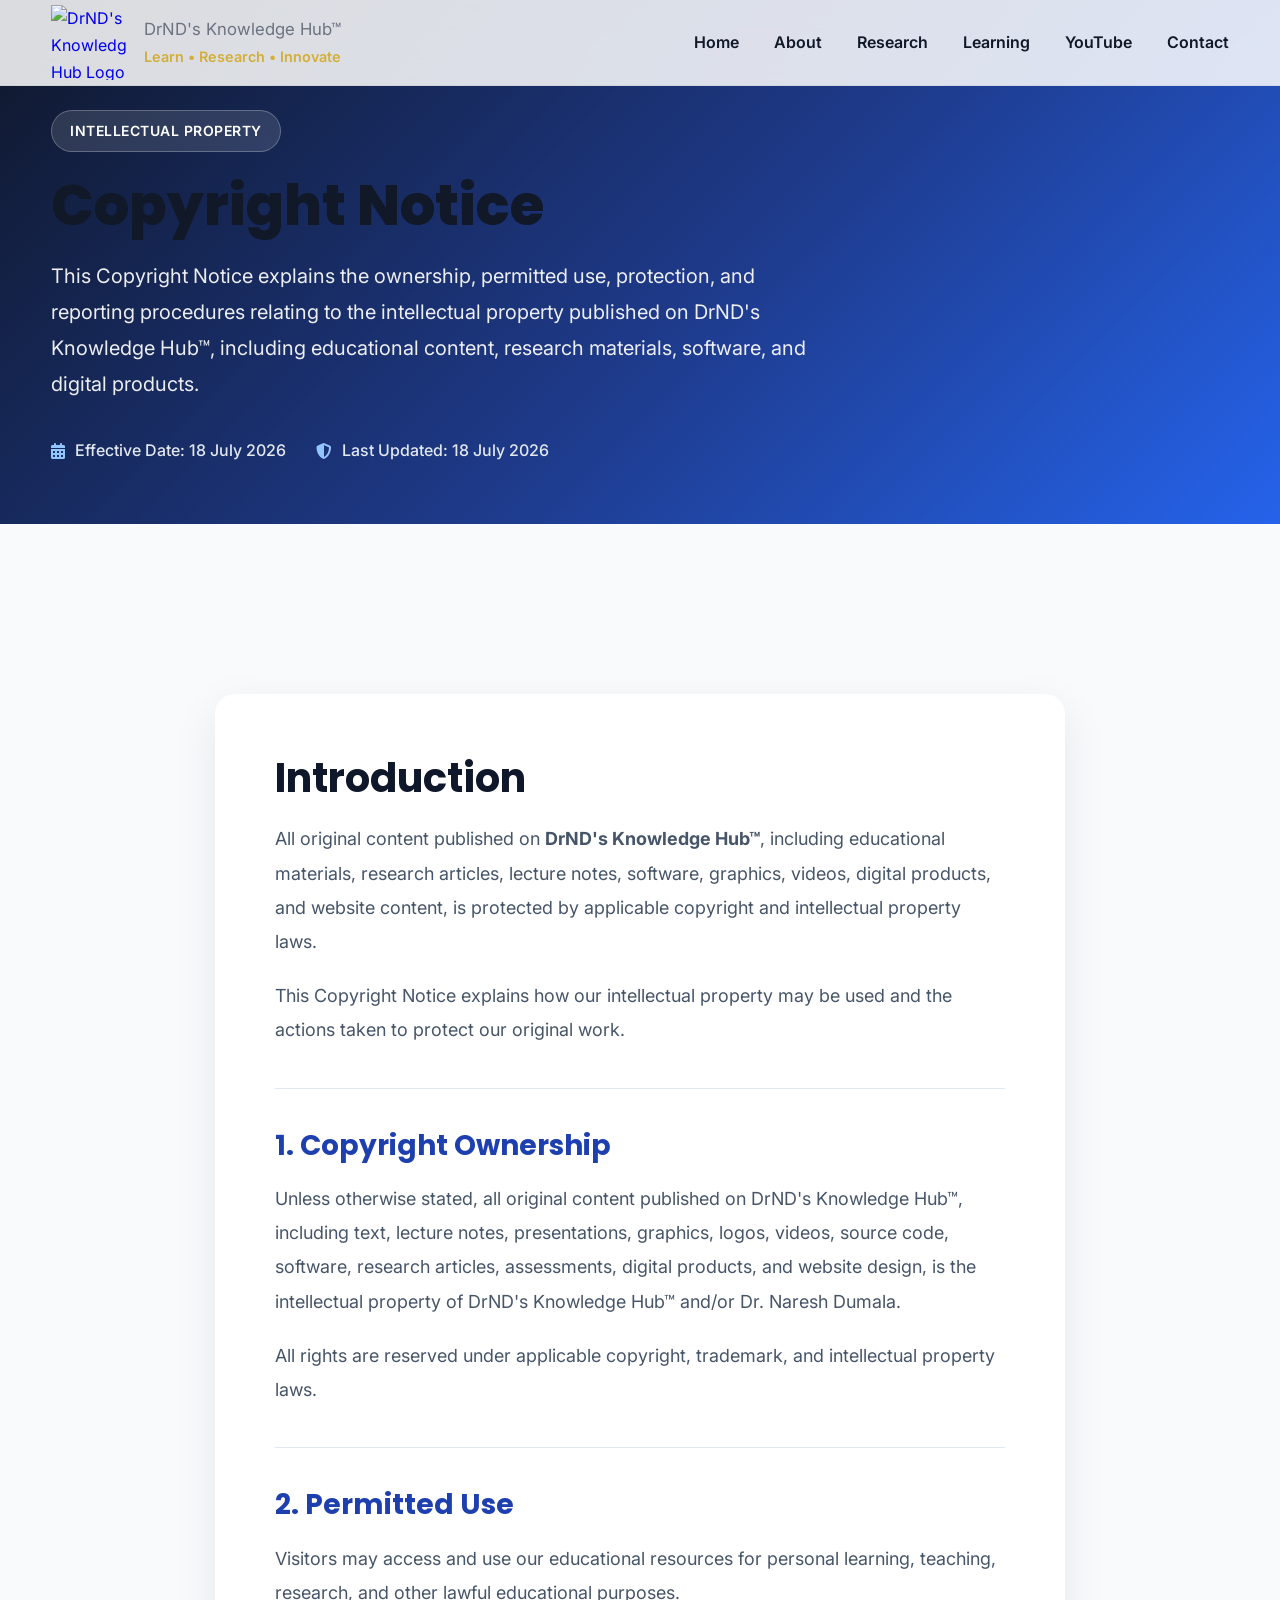
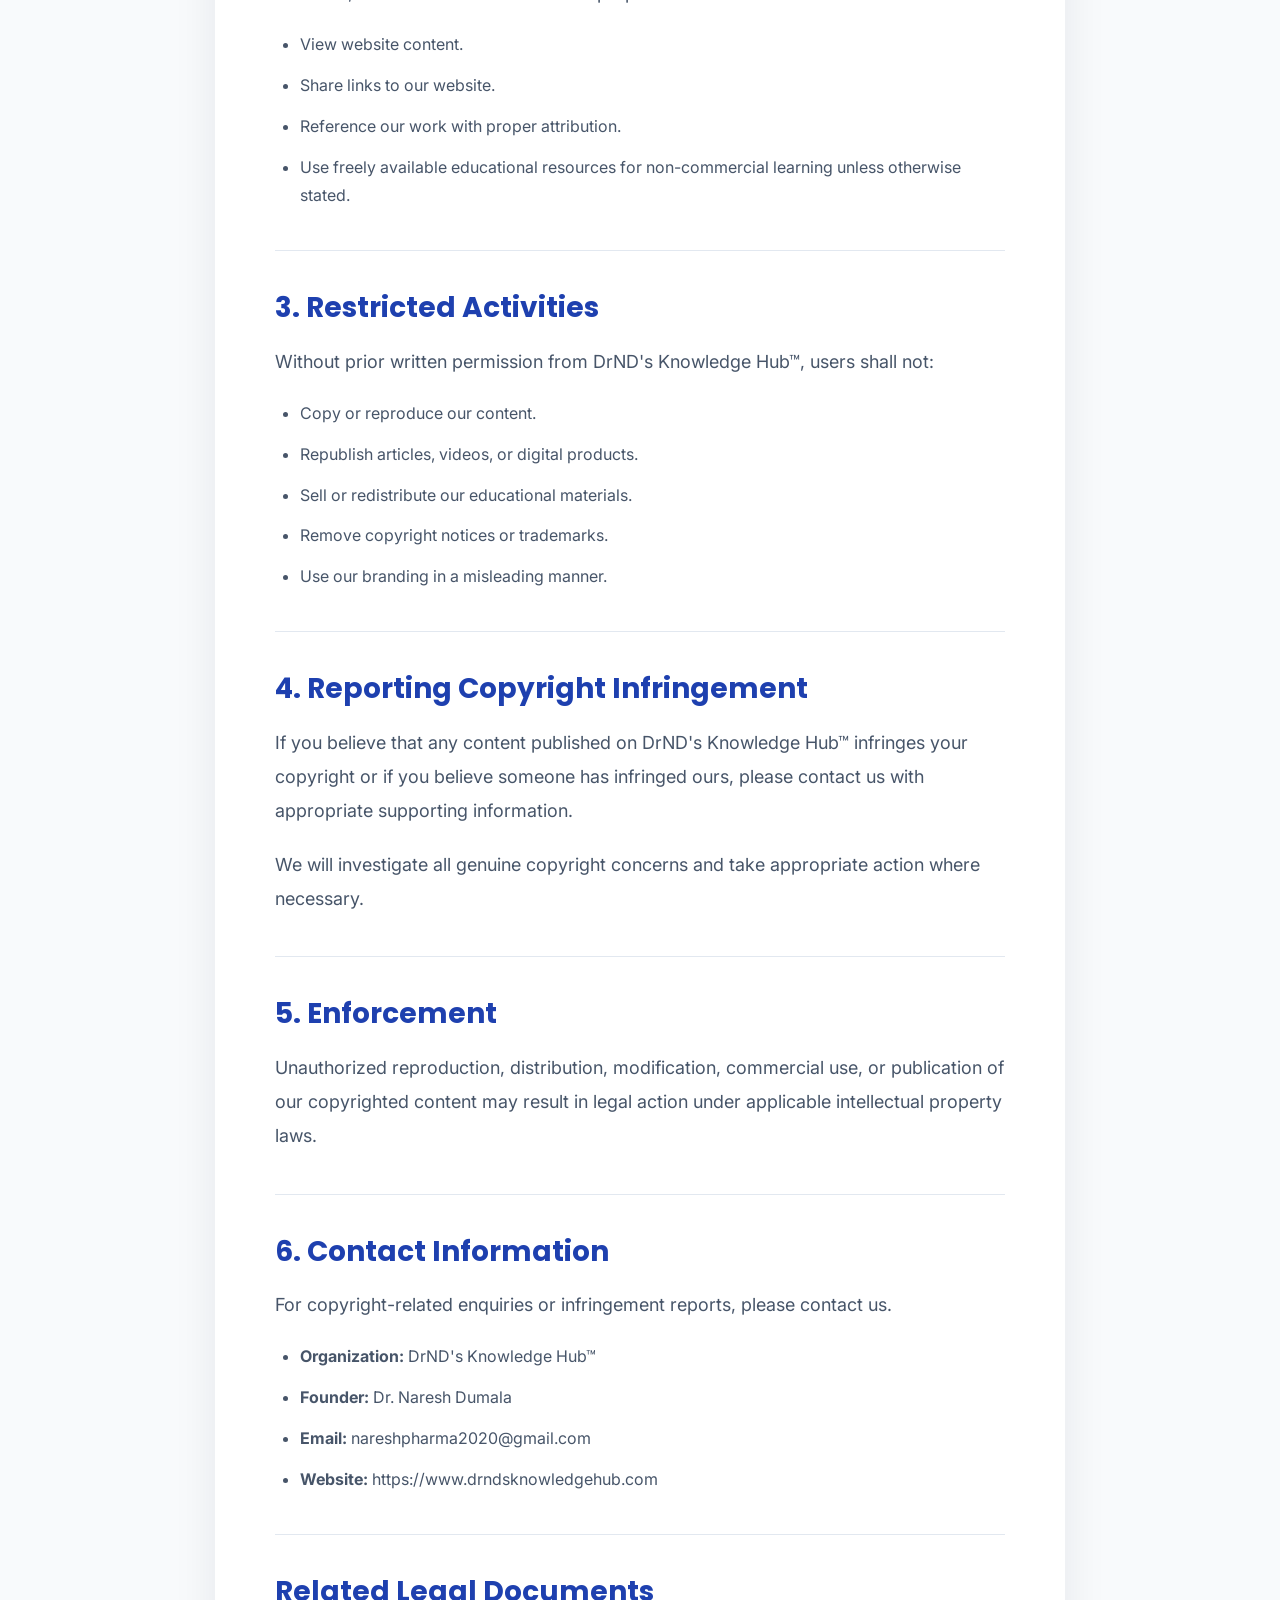
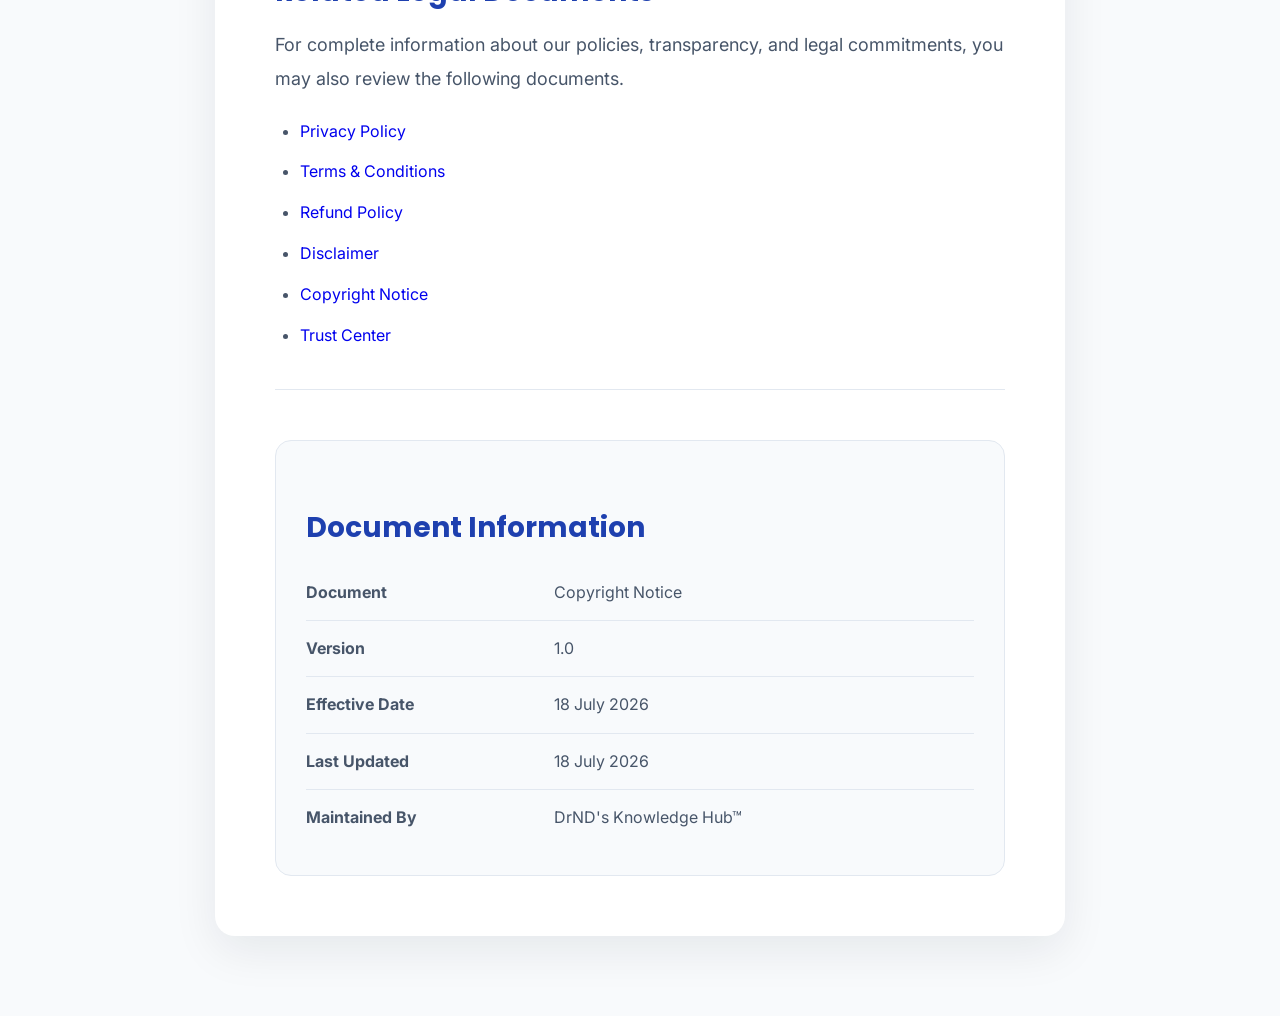
==== commit 2facc4b2: "Integrate Legal Center into website" ====
--- a/legal/copyright.html
+++ b/legal/copyright.html
@@ -353,6 +353,34 @@
 
 <hr class="policy-divider">
 
+<h3>Related Legal Documents</h3>
+
+<p>
+
+For complete information about our policies, transparency,
+and legal commitments, you may also review the following
+documents.
+
+</p>
+
+<ul class="policy-list">
+
+    <li><a href="privacy.html">Privacy Policy</a></li>
+
+    <li><a href="terms.html">Terms & Conditions</a></li>
+
+    <li><a href="refund.html">Refund Policy</a></li>
+
+    <li><a href="disclaimer.html">Disclaimer</a></li>
+
+    <li><a href="copyright.html">Copyright Notice</a></li>
+
+    <li><a href="trust.html">Trust Center</a></li>
+
+</ul>
+
+<hr class="policy-divider">
+
 <div class="document-info">
 
     <h3>Document Information</h3>
--- a/assets/css/style.css
+++ b/assets/css/style.css
@@ -250,33 +250,40 @@
 }
 
 .btn-secondary{
-
-display:inline-flex;
-
-align-items:center;
-
-gap:10px;
-
-padding:16px 34px;
-
-border:2px solid var(--primary);
-
-color:var(--primary);
-
-border-radius:100px;
-
-font-weight:600;
-
-transition:var(--transition);
-
+    display:inline-block;
+    padding:12px 26px;
+    border:2px solid #1E40AF;
+    border-radius:10px;
+    text-decoration:none;
+    color:#1E40AF;
+    font-weight:600;
+    transition:.3s;
 }
 
 .btn-secondary:hover{
-
-background:var(--primary);
-
-color:white;
-
+    background:#1E40AF;
+    color:#fff;
+}
+
+.trust-status{
+    margin-top:18px;
+}
+
+.status-badge{
+    display:inline-block;
+    background:#E8F5E9;
+    color:#2E7D32;
+    padding:8px 18px;
+    border-radius:25px;
+    font-weight:600;
+    font-size:.9rem;
+    margin-bottom:18px;
+}
+
+.trust-note{
+    font-size:0.90rem;
+    color:#6B7280;
+    line-height:1.7;
 }
 
 /*==========================================================
@@ -2400,9 +2407,13 @@
 }
 
 .trust-btn{
-
-    margin-top:20px;
-
+    display:flex;
+    gap:12px;
+}
+
+.trust-btn a{
+    flex:1;
+    text-align:center;
 }
 
 /* Badge Overlay */
@@ -2580,7 +2591,7 @@
 
 .policy-section{
 
-    padding:80px 0;
+    padding:170px 0 80px;
 
     background:#F8FAFC;
 
@@ -2702,4 +2713,17 @@
 
     border-bottom:none;
 
+}
+
+.policy-highlight{
+    background:#f8fbff;
+    border-left:5px solid #1E40AF;
+    padding:25px;
+    margin:30px 0;
+    border-radius:12px;
+}
+
+.policy-highlight h3{
+    margin-bottom:15px;
+    color:#1E3A8A;
 }
